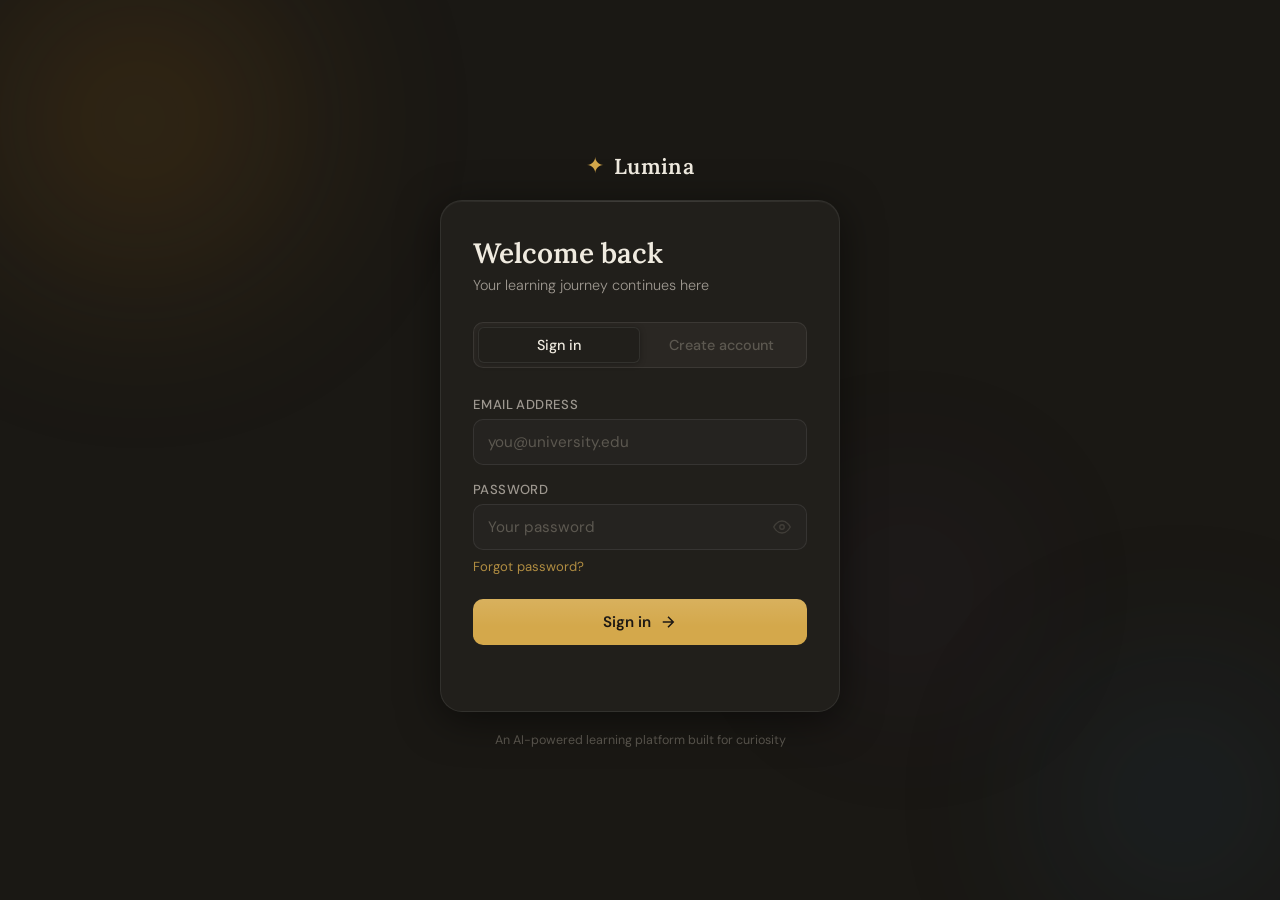
==== frontend/index.html @ e2f4f350 "commit" ====
<!DOCTYPE html>
<html lang="en">
<head>
  <meta charset="UTF-8">
  <meta name="viewport" content="width=device-width, initial-scale=1.0">
  <title>Lumina — AI Tutor</title>
  <link rel="preconnect" href="https://fonts.googleapis.com">
  <link href="https://fonts.googleapis.com/css2?family=Lora:ital,wght@0,400;0,600;1,400&family=DM+Sans:wght@300;400;500;600&display=swap" rel="stylesheet">
  <link rel="stylesheet" href="style.css">
</head>
<body>

  <!-- Ambient background blobs -->
  <div class="bg-blob blob-1"></div>
  <div class="bg-blob blob-2"></div>
  <div class="bg-blob blob-3"></div>

  <div class="page-wrap">

    <!-- Brand mark -->
    <div class="brand">
      <div class="brand-icon">✦</div>
      <span class="brand-name">Lumina</span>
    </div>

    <div class="card" id="main-card">

      <div class="card-header">
        <h1>Welcome back</h1>
        <p class="subtitle">Your learning journey continues here</p>
      </div>

      <!-- Toggle tabs -->
      <div class="tabs">
        <button class="tab active" id="tab-login" onclick="showTab('login', this)">Sign in</button>
        <button class="tab" id="tab-register" onclick="showTab('register', this)">Create account</button>
        <div class="tab-indicator" id="tab-indicator"></div>
      </div>

      <!-- Login form -->
      <div id="login" class="form-section">
        <div class="field-group">
          <label for="login-email">Email address</label>
          <input type="email" id="login-email" placeholder="you@university.edu" autocomplete="email" />
        </div>
        <div class="field-group">
          <label for="login-password">Password</label>
          <div class="input-wrap">
            <input type="password" id="login-password" placeholder="Your password" autocomplete="current-password" />
            <button class="eye-btn" onclick="togglePassword('login-password', this)" tabindex="-1">
              <svg width="18" height="18" viewBox="0 0 24 24" fill="none" stroke="currentColor" stroke-width="1.8">
                <path d="M1 12s4-8 11-8 11 8 11 8-4 8-11 8-11-8-11-8z"/>
                <circle cx="12" cy="12" r="3"/>
              </svg>
            </button>
          </div>
        </div>
        <a href="#" class="forgot-link">Forgot password?</a>
        <button class="btn" onclick="login()">
          <span>Sign in</span>
          <svg width="18" height="18" viewBox="0 0 24 24" fill="none" stroke="currentColor" stroke-width="2">
            <path d="M5 12h14M12 5l7 7-7 7"/>
          </svg>
        </button>
      </div>

      <!-- Register form -->
      <div id="register" class="form-section hidden">
        <div class="field-group">
          <label for="reg-name">Full name</label>
          <input type="text" id="reg-name" placeholder="Your full name" />
        </div>
        <div class="field-group">
          <label for="reg-email">Email address</label>
          <input type="email" id="reg-email" placeholder="you@university.edu" />
        </div>
        <div class="field-group">
          <label for="reg-password">Password</label>
          <div class="input-wrap">
            <input type="password" id="reg-password" placeholder="Create a password" />
            <button class="eye-btn" onclick="togglePassword('reg-password', this)" tabindex="-1">
              <svg width="18" height="18" viewBox="0 0 24 24" fill="none" stroke="currentColor" stroke-width="1.8">
                <path d="M1 12s4-8 11-8 11 8 11 8-4 8-11 8-11-8-11-8z"/>
                <circle cx="12" cy="12" r="3"/>
              </svg>
            </button>
          </div>
        </div>
        <div class="field-group">
          <label for="reg-role">I am a</label>
          <div class="select-wrap">
            <select id="reg-role">
              <option value="student">Student</option>
              <option value="professor">Professor</option>
            </select>
            <svg class="select-chevron" width="16" height="16" viewBox="0 0 24 24" fill="none" stroke="currentColor" stroke-width="2">
              <path d="M6 9l6 6 6-6"/>
            </svg>
          </div>
        </div>
        <button class="btn" onclick="register()">
          <span>Create account</span>
          <svg width="18" height="18" viewBox="0 0 24 24" fill="none" stroke="currentColor" stroke-width="2">
            <path d="M5 12h14M12 5l7 7-7 7"/>
          </svg>
        </button>
      </div>

      <p id="message" class="message"></p>

    </div>

    <p class="footer-note">An AI-powered learning platform built for curiosity</p>

  </div>

  <script>
    const API = "http://127.0.0.1:8000"

    function showTab(tab, btn) {
      const loginEl = document.getElementById("login")
      const registerEl = document.getElementById("register")
      const indicator = document.getElementById("tab-indicator")
      const header = document.querySelector(".card-header h1")
      const subtitle = document.querySelector(".card-header .subtitle")

      // Slide forms
      loginEl.classList.toggle("hidden", tab !== "login")
      registerEl.classList.toggle("hidden", tab !== "register")

      // Tab active state
      document.querySelectorAll(".tab").forEach(t => t.classList.remove("active"))
      btn.classList.add("active")

      // Move indicator
      indicator.style.left = tab === "login" ? "4px" : "calc(50% + 0px)"

      // Update header copy
      if (tab === "login") {
        header.textContent = "Welcome back"
        subtitle.textContent = "Your learning journey continues here"
      } else {
        header.textContent = "Join Lumina"
        subtitle.textContent = "Start your guided learning experience"
      }

      clearMessage()
    }

    async function login() {
      const email = document.getElementById("login-email").value
      const password = document.getElementById("login-password").value

      if (!email || !password) { setMessage("Please fill in all fields.", "error"); return }

      const btn = document.querySelector("#login .btn")
      setLoading(btn, true)
      setMessage("Signing you in…")

      try {
        const res = await fetch(`${API}/auth/login`, {
          method: "POST",
          headers: { "Content-Type": "application/json" },
          body: JSON.stringify({ email, password })
        })
        const data = await res.json()

        if (!res.ok) {
          setMessage(data.detail || "Login failed. Please check your credentials.", "error")
          setLoading(btn, false)
          return
        }

        localStorage.setItem("token", data.token)
        localStorage.setItem("role", data.role)
        localStorage.setItem("name", data.name)

        setMessage("Redirecting…", "success")
        setTimeout(() => {
          window.location.href = data.role === "professor" ? "professor.html" : "student.html"
        }, 600)

      } catch (e) {
        setMessage("Cannot reach the server. Is the backend running?", "error")
        setLoading(btn, false)
      }
    }

    async function register() {
      const name = document.getElementById("reg-name").value
      const email = document.getElementById("reg-email").value
      const password = document.getElementById("reg-password").value
      const role = document.getElementById("reg-role").value

      if (!name || !email || !password) { setMessage("Please fill in all fields.", "error"); return }

      const btn = document.querySelector("#register .btn")
      setLoading(btn, true)
      setMessage("Creating your account…")

      try {
        const res = await fetch(`${API}/auth/register`, {
          method: "POST",
          headers: { "Content-Type": "application/json" },
          body: JSON.stringify({ name, email, password, role })
        })
        const data = await res.json()

        if (!res.ok) {
          setMessage(data.detail || "Registration failed.", "error")
          setLoading(btn, false)
          return
        }

        setMessage("Account created! Please sign in.", "success")
        setTimeout(() => showTab("login", document.getElementById("tab-login")), 1000)

      } catch (e) {
        setMessage("Cannot reach the server.", "error")
        setLoading(btn, false)
      }
    }

    function setMessage(msg, type = "") {
      const el = document.getElementById("message")
      el.textContent = msg
      el.className = "message " + type
    }

    function clearMessage() {
      const el = document.getElementById("message")
      el.textContent = ""
      el.className = "message"
    }

    function setLoading(btn, loading) {
      if (loading) {
        btn.classList.add("loading")
        btn.disabled = true
      } else {
        btn.classList.remove("loading")
        btn.disabled = false
      }
    }

    function togglePassword(id, btn) {
      const input = document.getElementById(id)
      const isText = input.type === "text"
      input.type = isText ? "password" : "text"
      btn.style.opacity = isText ? "0.5" : "1"
    }

    // Init indicator position
    document.getElementById("tab-indicator").style.left = "4px"
  </script>

</body>
</html>
---- frontend/style.css ----
/* ─── Reset & Base ───────────────────────────────── */
*, *::before, *::after {
  margin: 0;
  padding: 0;
  box-sizing: border-box;
}

:root {
  /* Palette — warm dark, like parchment in dim lamplight */
  --bg:           #1a1814;
  --bg-card:      #211f1b;
  --bg-elevated:  #2a2723;
  --bg-input:     #252320;

  --border:       rgba(255,255,255,0.08);
  --border-focus: rgba(210,175,100,0.5);

  --text-primary:   #f0ebe0;
  --text-secondary: #9e9890;
  --text-muted:     #5c5850;

  --accent:         #d4a84b;   /* warm gold */
  --accent-glow:    rgba(212,168,75,0.18);
  --accent-hover:   #e8c06a;

  --success:  #6ec98a;
  --error:    #e07070;

  --radius-sm:  6px;
  --radius-md:  10px;
  --radius-lg:  16px;
  --radius-xl:  22px;

  --shadow-card: 0 8px 40px rgba(0,0,0,0.5), 0 1px 0 rgba(255,255,255,0.04) inset;
  --transition:  0.2s cubic-bezier(0.4,0,0.2,1);
}

/* ─── Fonts ──────────────────────────────────────── */
body {
  font-family: 'DM Sans', sans-serif;
  background: var(--bg);
  color: var(--text-primary);
  min-height: 100vh;
  display: flex;
  justify-content: center;
  align-items: center;
  overflow-x: hidden;
}

/* ─── Ambient Background Blobs ───────────────────── */
.bg-blob {
  position: fixed;
  border-radius: 50%;
  filter: blur(90px);
  pointer-events: none;
  z-index: 0;
  opacity: 0.22;
  animation: drift 18s ease-in-out infinite alternate;
}

.blob-1 {
  width: 480px; height: 480px;
  background: radial-gradient(circle, #c47d1a 0%, transparent 70%);
  top: -120px; left: -100px;
  animation-delay: 0s;
}

.blob-2 {
  width: 360px; height: 360px;
  background: radial-gradient(circle, #2a5c8a 0%, transparent 70%);
  bottom: -80px; right: -80px;
  animation-delay: -7s;
}

.blob-3 {
  width: 280px; height: 280px;
  background: radial-gradient(circle, #6b3fa0 0%, transparent 70%);
  top: 50%; left: 60%;
  animation-delay: -13s;
  opacity: 0.12;
}

@keyframes drift {
  from { transform: translate(0, 0) scale(1); }
  to   { transform: translate(30px, 20px) scale(1.06); }
}

/* ─── Page Layout ────────────────────────────────── */
.page-wrap {
  position: relative;
  z-index: 1;
  width: 100%;
  max-width: 440px;
  padding: 24px 20px;
  display: flex;
  flex-direction: column;
  align-items: center;
  gap: 20px;
  animation: fadeUp 0.5s ease both;
}

@keyframes fadeUp {
  from { opacity: 0; transform: translateY(18px); }
  to   { opacity: 1; transform: translateY(0); }
}

/* ─── Brand ──────────────────────────────────────── */
.brand {
  display: flex;
  align-items: center;
  gap: 10px;
}

.brand-icon {
  font-size: 1.4rem;
  color: var(--accent);
  line-height: 1;
  animation: spin-slow 8s linear infinite;
}

@keyframes spin-slow {
  from { transform: rotate(0deg); }
  to   { transform: rotate(360deg); }
}

.brand-name {
  font-family: 'Lora', serif;
  font-size: 1.35rem;
  font-weight: 600;
  color: var(--text-primary);
  letter-spacing: 0.02em;
}

/* ─── Card ───────────────────────────────────────── */
.card {
  background: var(--bg-card);
  border: 1px solid var(--border);
  border-radius: var(--radius-xl);
  box-shadow: var(--shadow-card);
  width: 100%;
  padding: 36px 32px 28px;
  position: relative;
  overflow: hidden;
}

/* Subtle top sheen */
.card::before {
  content: '';
  position: absolute;
  top: 0; left: 0; right: 0;
  height: 1px;
  background: linear-gradient(90deg, transparent, rgba(255,255,255,0.1), transparent);
}

/* ─── Card Header ────────────────────────────────── */
.card-header {
  margin-bottom: 28px;
}

.card-header h1 {
  font-family: 'Lora', serif;
  font-size: 1.75rem;
  font-weight: 600;
  color: var(--text-primary);
  line-height: 1.2;
  margin-bottom: 6px;
}

.subtitle {
  color: var(--text-secondary);
  font-size: 0.9rem;
  font-weight: 300;
}

/* ─── Tabs ───────────────────────────────────────── */
.tabs {
  position: relative;
  display: flex;
  background: var(--bg-elevated);
  border-radius: var(--radius-md);
  padding: 4px;
  margin-bottom: 28px;
  border: 1px solid var(--border);
}

.tab {
  flex: 1;
  padding: 9px 12px;
  border: none;
  background: none;
  cursor: pointer;
  font-size: 0.9rem;
  font-family: 'DM Sans', sans-serif;
  font-weight: 500;
  color: var(--text-muted);
  border-radius: var(--radius-sm);
  position: relative;
  z-index: 1;
  transition: color var(--transition);
}

.tab.active {
  color: var(--text-primary);
}

.tab-indicator {
  position: absolute;
  top: 4px;
  width: calc(50% - 4px);
  height: calc(100% - 8px);
  background: var(--bg-card);
  border-radius: var(--radius-sm);
  border: 1px solid var(--border);
  transition: left 0.28s cubic-bezier(0.4,0,0.2,1);
  box-shadow: 0 1px 6px rgba(0,0,0,0.3);
}

/* ─── Form Section ───────────────────────────────── */
.form-section {
  display: flex;
  flex-direction: column;
  gap: 0;
  animation: fadeUp 0.28s ease both;
}

.form-section.hidden {
  display: none;
}

/* ─── Field Group ────────────────────────────────── */
.field-group {
  display: flex;
  flex-direction: column;
  gap: 6px;
  margin-bottom: 16px;
}

label {
  font-size: 0.82rem;
  font-weight: 500;
  color: var(--text-secondary);
  letter-spacing: 0.03em;
  text-transform: uppercase;
}

input, select {
  width: 100%;
  padding: 12px 14px;
  background: var(--bg-input);
  border: 1px solid var(--border);
  border-radius: var(--radius-md);
  color: var(--text-primary);
  font-size: 0.95rem;
  font-family: 'DM Sans', sans-serif;
  font-weight: 400;
  outline: none;
  transition: border-color var(--transition), box-shadow var(--transition);
  -webkit-appearance: none;
  appearance: none;
}

input::placeholder {
  color: var(--text-muted);
}

input:focus, select:focus {
  border-color: var(--border-focus);
  box-shadow: 0 0 0 3px var(--accent-glow);
}

/* Password + eye toggle */
.input-wrap {
  position: relative;
}

.input-wrap input {
  padding-right: 44px;
}

.eye-btn {
  position: absolute;
  right: 12px;
  top: 50%;
  transform: translateY(-50%);
  background: none;
  border: none;
  cursor: pointer;
  color: var(--text-muted);
  opacity: 0.5;
  padding: 4px;
  line-height: 0;
  transition: opacity var(--transition);
}

.eye-btn:hover { opacity: 0.9; }

/* Select wrapper */
.select-wrap {
  position: relative;
}

.select-wrap select {
  padding-right: 36px;
}

.select-chevron {
  position: absolute;
  right: 12px;
  top: 50%;
  transform: translateY(-50%);
  pointer-events: none;
  color: var(--text-muted);
}

/* ─── Forgot link ────────────────────────────────── */
.forgot-link {
  display: inline-block;
  font-size: 0.82rem;
  color: var(--accent);
  text-decoration: none;
  margin-bottom: 20px;
  margin-top: -8px;
  opacity: 0.8;
  transition: opacity var(--transition);
}

.forgot-link:hover { opacity: 1; text-decoration: underline; }

/* ─── Button ─────────────────────────────────────── */
.btn {
  width: 100%;
  padding: 13px 20px;
  background: var(--accent);
  color: #1a1510;
  border: none;
  border-radius: var(--radius-md);
  font-size: 0.95rem;
  font-family: 'DM Sans', sans-serif;
  font-weight: 600;
  cursor: pointer;
  display: flex;
  align-items: center;
  justify-content: center;
  gap: 8px;
  transition: background var(--transition), transform var(--transition), box-shadow var(--transition);
  position: relative;
  overflow: hidden;
  margin-top: 4px;
}

.btn::after {
  content: '';
  position: absolute;
  inset: 0;
  background: linear-gradient(180deg, rgba(255,255,255,0.1) 0%, transparent 60%);
  pointer-events: none;
}

.btn:hover:not(:disabled) {
  background: var(--accent-hover);
  transform: translateY(-1px);
  box-shadow: 0 6px 20px rgba(212,168,75,0.35);
}

.btn:active:not(:disabled) {
  transform: translateY(0);
}

.btn:disabled,
.btn.loading {
  opacity: 0.6;
  cursor: not-allowed;
}

.btn.loading span::after {
  content: '…';
  animation: ellipsis 1.2s steps(4, end) infinite;
}

@keyframes ellipsis {
  0%  { content: ''; }
  25% { content: '.'; }
  50% { content: '..'; }
  75% { content: '...'; }
}

/* ─── Message ────────────────────────────────────── */
.message {
  margin-top: 18px;
  text-align: center;
  font-size: 0.875rem;
  color: var(--text-secondary);
  min-height: 20px;
  transition: color var(--transition);
}

.message.error   { color: var(--error); }
.message.success { color: var(--success); }

/* ─── Footer note ────────────────────────────────── */
.footer-note {
  font-size: 0.78rem;
  color: var(--text-muted);
  text-align: center;
}

/* ══════════════════════════════════════════════════
   DASHBOARD / SHARED PAGE STYLES
   ══════════════════════════════════════════════════ */

.dashboard {
  max-width: 960px;
  margin: 0 auto;
  padding: 30px 20px;
  position: relative;
  z-index: 1;
}

/* ─── Nav ────────────────────────────────────────── */
nav {
  display: flex;
  justify-content: space-between;
  align-items: center;
  background: var(--bg-card);
  border: 1px solid var(--border);
  padding: 16px 24px;
  border-radius: var(--radius-lg);
  box-shadow: 0 2px 12px rgba(0,0,0,0.3);
  margin-bottom: 28px;
}

nav h2 {
  font-family: 'Lora', serif;
  font-size: 1.15rem;
  color: var(--text-primary);
}

.logout {
  padding: 8px 18px;
  background: rgba(224, 112, 112, 0.12);
  color: var(--error);
  border: 1px solid rgba(224, 112, 112, 0.2);
  border-radius: var(--radius-md);
  cursor: pointer;
  font-size: 0.85rem;
  font-family: 'DM Sans', sans-serif;
  font-weight: 500;
  transition: background var(--transition);
}

.logout:hover {
  background: rgba(224, 112, 112, 0.22);
}

/* ─── Stats Grid ─────────────────────────────────── */
.grid {
  display: grid;
  grid-template-columns: repeat(auto-fit, minmax(180px, 1fr));
  gap: 16px;
  margin-bottom: 24px;
}

.stat-card {
  background: var(--bg-card);
  border: 1px solid var(--border);
  padding: 24px 20px;
  border-radius: var(--radius-lg);
  text-align: center;
  box-shadow: 0 2px 8px rgba(0,0,0,0.25);
  transition: transform var(--transition), box-shadow var(--transition);
}

.stat-card:hover {
  transform: translateY(-2px);
  box-shadow: 0 6px 20px rgba(0,0,0,0.4);
}

.stat-card .number {
  font-family: 'Lora', serif;
  font-size: 2.2rem;
  font-weight: 600;
  color: var(--accent);
  line-height: 1;
}

.stat-card .label {
  color: var(--text-secondary);
  font-size: 0.85rem;
  margin-top: 6px;
  font-weight: 300;
}

/* ─── Menu Grid ──────────────────────────────────── */
.menu-grid {
  display: grid;
  grid-template-columns: repeat(auto-fit, minmax(200px, 1fr));
  gap: 16px;
}

.menu-card {
  background: var(--bg-card);
  border: 1px solid var(--border);
  padding: 28px 22px;
  border-radius: var(--radius-lg);
  text-align: center;
  cursor: pointer;
  text-decoration: none;
  color: var(--text-primary);
  box-shadow: 0 2px 8px rgba(0,0,0,0.25);
  display: block;
  transition: transform var(--transition), box-shadow var(--transition), border-color var(--transition);
  position: relative;
  overflow: hidden;
}

.menu-card::before {
  content: '';
  position: absolute;
  inset: 0;
  background: radial-gradient(circle at 50% 0%, var(--accent-glow), transparent 70%);
  opacity: 0;
  transition: opacity var(--transition);
}

.menu-card:hover {
  transform: translateY(-4px);
  box-shadow: 0 10px 28px rgba(0,0,0,0.4);
  border-color: rgba(212,168,75,0.25);
}

.menu-card:hover::before { opacity: 1; }

.menu-card .icon {
  font-size: 2.4rem;
  margin-bottom: 14px;
  display: block;
  position: relative;
}

.menu-card .title {
  font-weight: 600;
  font-size: 1rem;
  margin-bottom: 4px;
  position: relative;
}

.menu-card .desc {
  color: var(--text-secondary);
  font-size: 0.82rem;
  font-weight: 300;
  line-height: 1.5;
  position: relative;
}

/* ─── Responsive ─────────────────────────────────── */
@media (max-width: 480px) {
  .card {
    padding: 28px 20px 24px;
  }

  .card-header h1 {
    font-size: 1.5rem;
  }
}
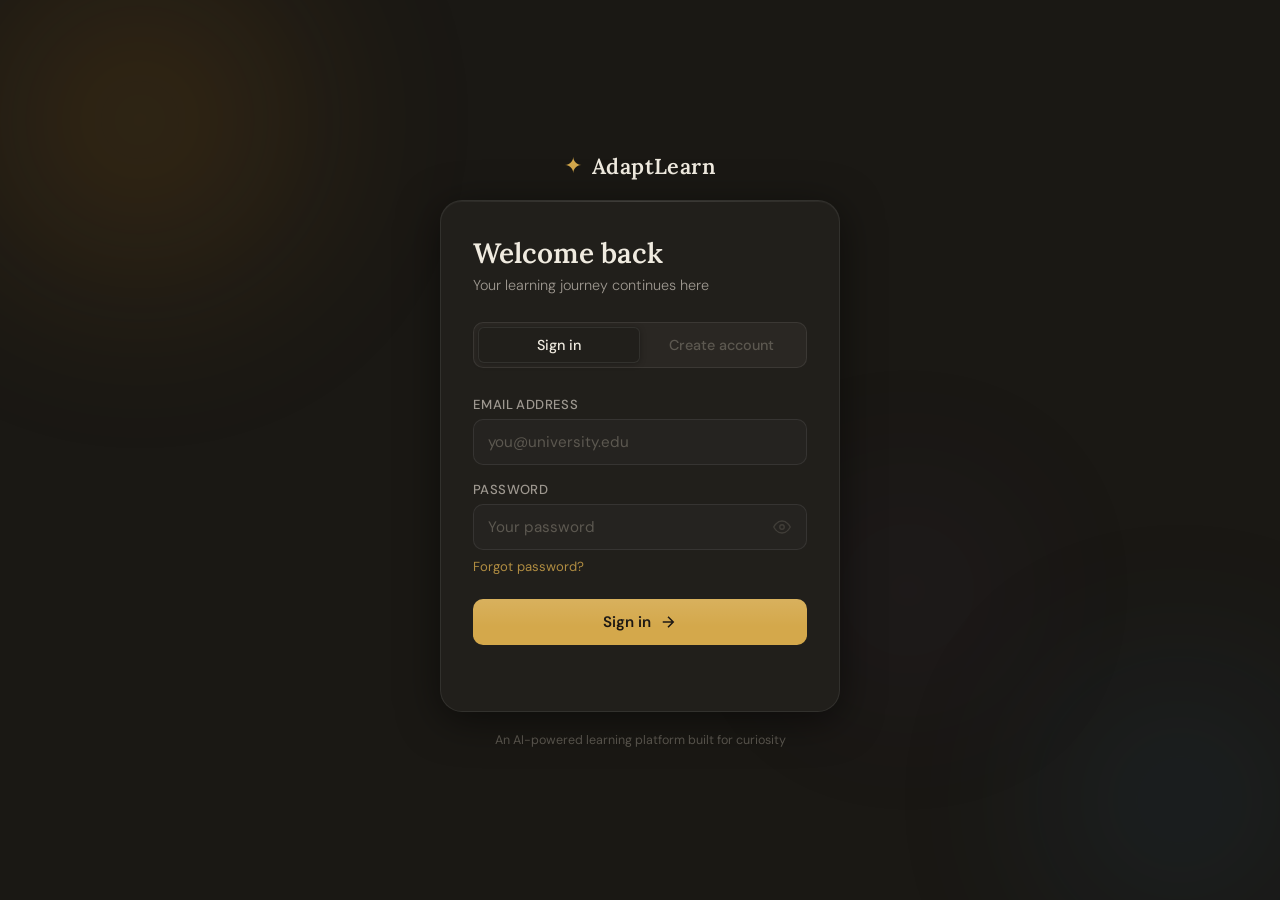
==== commit f2425e2f: "final" ====
--- a/frontend/index.html
+++ b/frontend/index.html
@@ -3,7 +3,7 @@
 <head>
   <meta charset="UTF-8">
   <meta name="viewport" content="width=device-width, initial-scale=1.0">
-  <title>Lumina — AI Tutor</title>
+  <title>AdaptLearn — AI Tutor</title>
   <link rel="preconnect" href="https://fonts.googleapis.com">
   <link href="https://fonts.googleapis.com/css2?family=Lora:ital,wght@0,400;0,600;1,400&family=DM+Sans:wght@300;400;500;600&display=swap" rel="stylesheet">
   <link rel="stylesheet" href="style.css">
@@ -20,7 +20,7 @@
     <!-- Brand mark -->
     <div class="brand">
       <div class="brand-icon">✦</div>
-      <span class="brand-name">Lumina</span>
+      <span class="brand-name">AdaptLearn</span>
     </div>
 
     <div class="card" id="main-card">
@@ -140,7 +140,7 @@
         header.textContent = "Welcome back"
         subtitle.textContent = "Your learning journey continues here"
       } else {
-        header.textContent = "Join Lumina"
+        header.textContent = "Join AdaptLearn"
         subtitle.textContent = "Start your guided learning experience"
       }
 
